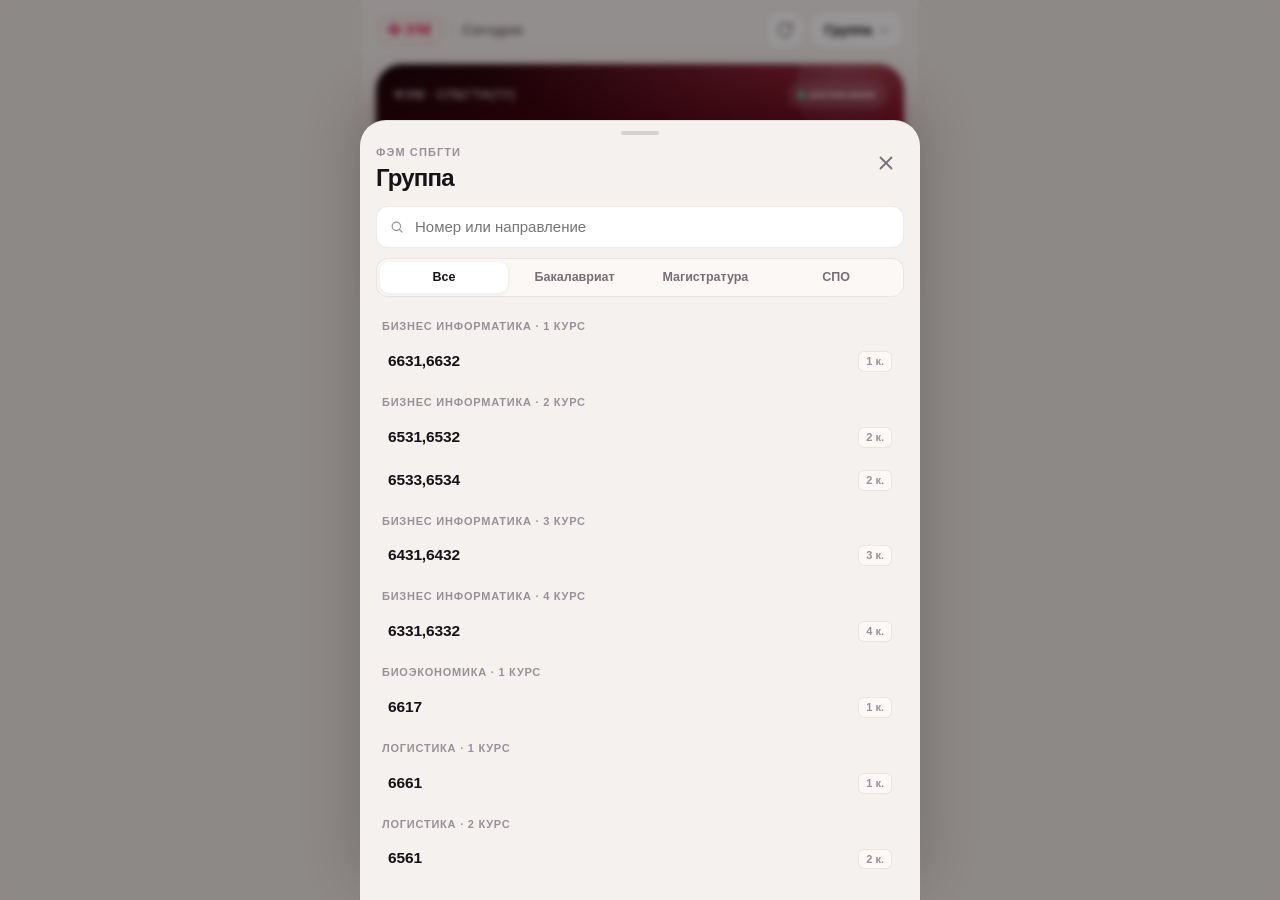
==== docs/index.html @ 1e9951f2 "app: mini app, scraper, daily refresh" ====
<!DOCTYPE html>
<html lang="ru" data-theme="auto">
<head>
<meta charset="utf-8">
<meta name="viewport" content="width=device-width, initial-scale=1, viewport-fit=cover, maximum-scale=1, user-scalable=no">
<meta name="theme-color" content="#1C0408">
<title>ФЭМ · Расписание</title>
<link rel="icon" href="assets/icon-192.png">
<link rel="apple-touch-icon" href="assets/icon-192.png">
<link rel="stylesheet" href="assets/styles.css">
<script src="https://telegram.org/js/telegram-web-app.js"></script>
</head>
<body>

<svg width="0" height="0" style="position:absolute" aria-hidden="true">
  <defs>
    <symbol id="i-today" viewBox="0 0 24 24"><path d="M12 3.2a8.8 8.8 0 1 0 0 17.6 8.8 8.8 0 0 0 0-17.6Z" fill="none" stroke="currentColor" stroke-width="1.7"/><path d="M12 7.6v4.8l3.2 2" fill="none" stroke="currentColor" stroke-width="1.7" stroke-linecap="round"/></symbol>
    <symbol id="i-week" viewBox="0 0 24 24"><rect x="3.2" y="5" width="17.6" height="15" rx="4" fill="none" stroke="currentColor" stroke-width="1.7"/><path d="M3.5 9.6h17M8 3.4v3.2M16 3.4v3.2" fill="none" stroke="currentColor" stroke-width="1.7" stroke-linecap="round"/><circle cx="8.2" cy="13.2" r="1.15" fill="currentColor"/><circle cx="12" cy="13.2" r="1.15" fill="currentColor"/><circle cx="15.8" cy="13.2" r="1.15" fill="currentColor"/><circle cx="8.2" cy="16.6" r="1.15" fill="currentColor"/><circle cx="12" cy="16.6" r="1.15" fill="currentColor"/></symbol>
    <symbol id="i-all" viewBox="0 0 24 24"><rect x="3.2" y="4.6" width="7.2" height="7.2" rx="2.4" fill="none" stroke="currentColor" stroke-width="1.7"/><rect x="13.6" y="4.6" width="7.2" height="7.2" rx="2.4" fill="none" stroke="currentColor" stroke-width="1.7"/><rect x="3.2" y="15" width="7.2" height="5.4" rx="2.2" fill="none" stroke="currentColor" stroke-width="1.7"/><rect x="13.6" y="15" width="7.2" height="5.4" rx="2.2" fill="none" stroke="currentColor" stroke-width="1.7"/></symbol>
    <symbol id="i-more" viewBox="0 0 24 24"><circle cx="5.4" cy="12" r="1.8" fill="currentColor"/><circle cx="12" cy="12" r="1.8" fill="currentColor"/><circle cx="18.6" cy="12" r="1.8" fill="currentColor"/></symbol>
    <symbol id="i-pin" viewBox="0 0 24 24"><path d="M12 21s6.2-5.4 6.2-10.2A6.2 6.2 0 0 0 5.8 10.8C5.8 15.6 12 21 12 21Z" fill="none" stroke="currentColor" stroke-width="1.7" stroke-linejoin="round"/><circle cx="12" cy="10.6" r="2.2" fill="none" stroke="currentColor" stroke-width="1.7"/></symbol>
    <symbol id="i-clock" viewBox="0 0 24 24"><circle cx="12" cy="12" r="8.4" fill="none" stroke="currentColor" stroke-width="1.7"/><path d="M12 7.4v4.9l3.1 1.9" fill="none" stroke="currentColor" stroke-width="1.7" stroke-linecap="round"/></symbol>
    <symbol id="i-person" viewBox="0 0 24 24"><circle cx="12" cy="8.4" r="3.4" fill="none" stroke="currentColor" stroke-width="1.7"/><path d="M5.2 20c.6-3.6 3.3-5.6 6.8-5.6s6.2 2 6.8 5.6" fill="none" stroke="currentColor" stroke-width="1.7" stroke-linecap="round"/></symbol>
    <symbol id="i-search" viewBox="0 0 24 24"><circle cx="11" cy="11" r="6.3" fill="none" stroke="currentColor" stroke-width="1.8"/><path d="m15.7 15.7 4 4" stroke="currentColor" stroke-width="1.8" stroke-linecap="round"/></symbol>
    <symbol id="i-check" viewBox="0 0 24 24"><path d="m5.5 12.4 4.2 4.2 8.8-9" fill="none" stroke="currentColor" stroke-width="2.1" stroke-linecap="round" stroke-linejoin="round"/></symbol>
    <symbol id="i-chevron" viewBox="0 0 24 24"><path d="m9 5.5 6.4 6.5L9 18.5" fill="none" stroke="currentColor" stroke-width="1.9" stroke-linecap="round" stroke-linejoin="round"/></symbol>
    <symbol id="i-refresh" viewBox="0 0 24 24"><path d="M19.2 12a7.2 7.2 0 1 1-2.1-5.1" fill="none" stroke="currentColor" stroke-width="1.8" stroke-linecap="round"/><path d="M19.4 4.6v4.7h-4.7" fill="none" stroke="currentColor" stroke-width="1.8" stroke-linecap="round" stroke-linejoin="round"/></symbol>
    <symbol id="i-bell" viewBox="0 0 24 24"><path d="M6.6 10.2a5.4 5.4 0 0 1 10.8 0c0 4.2 1.7 5.4 1.7 5.4H4.9s1.7-1.2 1.7-5.4Z" fill="none" stroke="currentColor" stroke-width="1.7" stroke-linejoin="round"/><path d="M10 18.6a2.1 2.1 0 0 0 4 0" fill="none" stroke="currentColor" stroke-width="1.7" stroke-linecap="round"/></symbol>
    <symbol id="i-close" viewBox="0 0 24 24"><path d="m6 6 12 12M18 6 6 18" fill="none" stroke="currentColor" stroke-width="2" stroke-linecap="round"/></symbol>
    <symbol id="i-sun" viewBox="0 0 24 24"><circle cx="12" cy="12" r="4.2" fill="none" stroke="currentColor" stroke-width="1.7"/><path d="M12 2.6v2M12 19.4v2M2.6 12h2M19.4 12h2M5.4 5.4l1.4 1.4M17.2 17.2l1.4 1.4M18.6 5.4l-1.4 1.4M6.8 17.2l-1.4 1.4" stroke="currentColor" stroke-width="1.7" stroke-linecap="round"/></symbol>
    <symbol id="i-moon" viewBox="0 0 24 24"><path d="M20 14.4A8.2 8.2 0 0 1 9.6 4 8.4 8.4 0 1 0 20 14.4Z" fill="none" stroke="currentColor" stroke-width="1.7" stroke-linejoin="round"/></symbol>
    <symbol id="i-auto" viewBox="0 0 24 24"><circle cx="12" cy="12" r="8.4" fill="none" stroke="currentColor" stroke-width="1.7"/><path d="M12 3.6v16.8a8.4 8.4 0 0 0 0-16.8Z" fill="currentColor"/></symbol>
    <symbol id="i-telegram" viewBox="0 0 24 24"><path d="M21.2 4.4 2.9 11.5c-.9.3-.9 1.5.1 1.7l4.6 1.2 1.7 5.2c.2.7 1.1.8 1.5.2l2.5-3.3 4.6 3.4c.6.4 1.4.1 1.6-.6l3-12.6c.2-.9-.7-1.6-1.3-1.3Z" fill="currentColor"/></symbol>
  </defs>
</svg>

<div class="app" id="app">

  <header class="topbar" id="topbar">
    <div class="brand">
      <span class="brand-mark">ФЭМ</span>
      <span class="brand-sep"></span>
      <span class="brand-title" id="screenTitle">Сегодня</span>
    </div>
    <div class="topbar-actions">
      <button class="icon-btn" id="refreshBtn" aria-label="Обновить">
        <svg class="ic"><use href="#i-refresh"/></svg>
      </button>
      <button class="group-chip" id="groupChip">
        <span id="groupChipText">Группа</span>
        <svg class="ic ic-sm"><use href="#i-chevron"/></svg>
      </button>
    </div>
  </header>

  <main id="main">

    <!-- ЭКРАН: СЕГОДНЯ -->
    <section class="screen" id="screen-today" data-screen="today">
      <div id="todayBody"></div>
    </section>

    <!-- ЭКРАН: НЕДЕЛЯ -->
    <section class="screen" id="screen-week" data-screen="week" hidden>
      <div class="week-nav">
        <button class="icon-btn ghost" id="weekPrev" aria-label="Предыдущая неделя"><svg class="ic" style="transform:rotate(180deg)"><use href="#i-chevron"/></svg></button>
        <div class="week-title" id="weekTitle">—</div>
        <button class="icon-btn ghost" id="weekNext" aria-label="Следующая неделя"><svg class="ic"><use href="#i-chevron"/></svg></button>
      </div>
      <div class="day-strip" id="dayStrip"></div>
      <div id="weekBody"></div>
    </section>

    <!-- ЭКРАН: ВСЁ -->
    <section class="screen" id="screen-all" data-screen="all" hidden>
      <div class="cal-head">
        <button class="icon-btn ghost" id="calPrev" aria-label="Предыдущий месяц"><svg class="ic" style="transform:rotate(180deg)"><use href="#i-chevron"/></svg></button>
        <div class="cal-title" id="calTitle">—</div>
        <button class="icon-btn ghost" id="calNext" aria-label="Следующий месяц"><svg class="ic"><use href="#i-chevron"/></svg></button>
      </div>
      <div class="calendar card" id="calendar"></div>
      <div id="calBody"></div>
    </section>

    <!-- ЭКРАН: ЕЩЁ -->
    <section class="screen" id="screen-more" data-screen="more" hidden>
      <div id="moreBody"></div>
    </section>

  </main>

  <nav class="tabbar">
    <button class="tab" data-tab="today">
      <svg class="ic"><use href="#i-today"/></svg>
      <span>Сегодня</span>
    </button>
    <button class="tab" data-tab="week">
      <svg class="ic"><use href="#i-week"/></svg>
      <span>Неделя</span>
    </button>
    <button class="tab" data-tab="all">
      <svg class="ic"><use href="#i-all"/></svg>
      <span>Всё</span>
    </button>
    <button class="tab" data-tab="more">
      <svg class="ic"><use href="#i-more"/></svg>
      <span>Ещё</span>
    </button>
  </nav>

  <!-- ШТОРКА: ВЫБОР ГРУППЫ -->
  <div class="sheet" id="picker" hidden>
    <div class="sheet-panel">
      <div class="sheet-head">
        <div>
          <div class="eyebrow">ФЭМ СПбГТИ</div>
          <h2>Группа</h2>
        </div>
        <button class="icon-btn ghost" id="pickerClose" aria-label="Закрыть"><svg class="ic"><use href="#i-close"/></svg></button>
      </div>
      <div class="search">
        <svg class="ic ic-sm"><use href="#i-search"/></svg>
        <input id="groupSearch" type="search" placeholder="Номер или направление" autocomplete="off" spellcheck="false">
      </div>
      <div class="segmented" id="programTabs"></div>
      <div class="group-list" id="groupList"></div>
    </div>
  </div>

  <div class="toast" id="toast" hidden></div>
</div>

<script src="assets/config.js"></script>
<script src="assets/app.js"></script>
</body>
</html>
---- docs/assets/styles.css ----
/* ============================================================
   ФЭМ · Расписание — Telegram Mini App
   Светлая/тёмная тема, фирменный бордовый градиент.
   ============================================================ */

:root {
  --accent: #E4002B;
  --accent-2: #FF6B7F;
  --hero-a: #1C0408;
  --hero-b: #B3001F;

  --bg: #F4F1EE;
  --bg-2: #EDE8E3;
  --card: #FFFFFF;
  --card-2: #FBF8F5;
  --text: #171217;
  --muted: #786E78;
  --muted-2: #9A9099;
  --hair: rgba(23, 18, 23, .08);
  --hair-strong: rgba(23, 18, 23, .14);
  --shadow: 0 10px 30px rgba(52, 28, 20, .07), 0 1px 2px rgba(52, 28, 20, .05);

  --green: #1F9D6B;
  --blue: #2F63E8;
  --violet: #7457F5;
  --gold: #C08A2A;

  --r-xl: 26px;
  --r-lg: 22px;
  --r-md: 16px;
  --r-sm: 12px;

  --safe-top: env(safe-area-inset-top, 0px);
  --safe-bot: env(safe-area-inset-bottom, 0px);
  --tab-h: 62px;

  --font: -apple-system, BlinkMacSystemFont, "SF Pro Text", "Segoe UI", Roboto, "Helvetica Neue", Arial, sans-serif;
}

[data-theme="dark"] {
  --bg: #0A090C;
  --bg-2: #121017;
  --card: #17141C;
  --card-2: #1D1922;
  --text: #F6F1F2;
  --muted: #A79DA6;
  --muted-2: #7C737D;
  --hair: rgba(255, 255, 255, .08);
  --hair-strong: rgba(255, 255, 255, .14);
  --shadow: 0 12px 34px rgba(0, 0, 0, .45), 0 1px 2px rgba(0, 0, 0, .3);
  --green: #41C98D;
  --blue: #6C93FF;
  --violet: #A18CFF;
  --gold: #E7B45C;
}

@media (prefers-color-scheme: dark) {
  [data-theme="auto"] {
    --bg: #0A090C;
    --bg-2: #121017;
    --card: #17141C;
    --card-2: #1D1922;
    --text: #F6F1F2;
    --muted: #A79DA6;
    --muted-2: #7C737D;
    --hair: rgba(255, 255, 255, .08);
    --hair-strong: rgba(255, 255, 255, .14);
    --shadow: 0 12px 34px rgba(0, 0, 0, .45), 0 1px 2px rgba(0, 0, 0, .3);
    --green: #41C98D;
    --blue: #6C93FF;
    --violet: #A18CFF;
    --gold: #E7B45C;
  }
}

* { box-sizing: border-box; -webkit-tap-highlight-color: transparent; }

html, body {
  margin: 0;
  padding: 0;
  height: 100%;
  background: var(--bg);
}

body {
  font-family: var(--font);
  color: var(--text);
  font-size: 16px;
  line-height: 1.35;
  -webkit-font-smoothing: antialiased;
  overscroll-behavior-y: none;
  user-select: none;
}

button { font: inherit; color: inherit; background: none; border: 0; padding: 0; cursor: pointer; }
input { font: inherit; color: inherit; }

.ic { width: 22px; height: 22px; display: block; flex: none; }
.ic-sm { width: 16px; height: 16px; }

.app {
  max-width: 560px;
  margin: 0 auto;
  min-height: 100%;
  position: relative;
  background: var(--bg);
  overflow-x: clip;
}

/* ---------- Верхняя панель ---------- */

.topbar {
  position: sticky;
  top: 0;
  z-index: 30;
  display: flex;
  align-items: center;
  justify-content: space-between;
  gap: 10px;
  padding: calc(var(--safe-top) + 12px) 18px 10px;
  background: color-mix(in srgb, var(--bg) 86%, transparent);
  backdrop-filter: saturate(180%) blur(18px);
  -webkit-backdrop-filter: saturate(180%) blur(18px);
  transition: background .25s ease;
}

.topbar.over-hero {
  background: transparent;
  color: #fff;
  backdrop-filter: none;
  -webkit-backdrop-filter: none;
}

.brand { display: flex; align-items: center; gap: 10px; min-width: 0; }

.brand-mark {
  font-family: "New York", "Iowan Old Style", "Palatino", Georgia, serif;
  font-weight: 700;
  font-size: 17px;
  letter-spacing: .06em;
  color: var(--accent);
  padding: 3px 8px 4px;
  border: 1px solid color-mix(in srgb, var(--accent) 34%, transparent);
  border-radius: 9px;
  line-height: 1;
}

.topbar.over-hero .brand-mark {
  color: #FFE3E7;
  border-color: rgba(255, 227, 231, .34);
}

.brand-sep { width: 1px; height: 16px; background: var(--hair-strong); }
.topbar.over-hero .brand-sep { background: rgba(255, 255, 255, .22); }

.brand-title {
  font-size: 15px;
  font-weight: 600;
  letter-spacing: -.01em;
  color: var(--muted);
  white-space: nowrap;
  overflow: hidden;
  text-overflow: ellipsis;
}
.topbar.over-hero .brand-title { color: rgba(255, 241, 243, .72); }

.topbar-actions { display: flex; align-items: center; gap: 8px; }

.icon-btn {
  width: 36px; height: 36px;
  display: grid; place-items: center;
  border-radius: 12px;
  background: var(--card);
  border: 1px solid var(--hair);
  color: var(--muted);
  transition: transform .12s ease, background .2s ease;
}
.icon-btn:active { transform: scale(.92); }
.icon-btn.ghost { background: transparent; border-color: transparent; }

.topbar.over-hero .icon-btn {
  background: rgba(255, 255, 255, .12);
  border-color: rgba(255, 255, 255, .16);
  color: #fff;
}

.group-chip {
  display: inline-flex;
  align-items: center;
  gap: 4px;
  height: 36px;
  padding: 0 9px 0 13px;
  border-radius: 12px;
  background: var(--card);
  border: 1px solid var(--hair);
  font-weight: 650;
  font-size: 14px;
  letter-spacing: -.01em;
  transition: transform .12s ease;
}
.group-chip:active { transform: scale(.95); }
.group-chip .ic { color: var(--muted-2); transform: rotate(90deg); }

.topbar.over-hero .group-chip {
  background: rgba(255, 255, 255, .12);
  border-color: rgba(255, 255, 255, .18);
  color: #fff;
}
.topbar.over-hero .group-chip .ic { color: rgba(255, 255, 255, .6); }

/* ---------- Контент ---------- */

main {
  padding: 4px 16px calc(var(--tab-h) + var(--safe-bot) + 28px);
}

.screen { animation: screen-in .26s cubic-bezier(.2,.7,.3,1); }
@keyframes screen-in { from { opacity: 0; transform: translateY(6px); } to { opacity: 1; transform: none; } }

.card {
  background: var(--card);
  border-radius: var(--r-lg);
  border: 1px solid var(--hair);
  box-shadow: var(--shadow);
}

.eyebrow {
  font-size: 11px;
  font-weight: 700;
  letter-spacing: .1em;
  text-transform: uppercase;
  color: var(--muted-2);
}

.section-title {
  display: flex;
  align-items: baseline;
  justify-content: space-between;
  margin: 22px 4px 10px;
}
.section-title h2 {
  margin: 0;
  font-size: 19px;
  font-weight: 750;
  letter-spacing: -.025em;
}
.section-title span { font-size: 13px; color: var(--muted-2); font-variant-numeric: tabular-nums; }

/* ---------- HERO ---------- */

.hero {
  position: relative;
  border-radius: var(--r-xl);
  padding: 18px 18px 16px;
  color: #fff;
  overflow: hidden;
  background:
    radial-gradient(120% 90% at 85% -10%, rgba(255, 107, 127, .38) 0%, rgba(255, 107, 127, 0) 55%),
    radial-gradient(80% 70% at 8% 108%, rgba(255, 138, 110, .18) 0%, rgba(255, 138, 110, 0) 60%),
    linear-gradient(158deg, var(--hero-a) 4%, var(--hero-b) 96%);
  box-shadow: 0 18px 40px -18px color-mix(in srgb, var(--hero-b) 60%, transparent), 0 2px 6px rgba(0,0,0,.14);
  margin-top: 2px;
  isolation: isolate;
}

.hero::after {
  content: "";
  position: absolute;
  inset: 0;
  border-radius: inherit;
  border: 1px solid rgba(255, 255, 255, .1);
  pointer-events: none;
}

.bubble {
  position: absolute;
  border-radius: 50%;
  pointer-events: none;
  z-index: 0;
  animation: drift 14s ease-in-out infinite alternate;
}
.bubble.b1 {
  width: 150px; height: 150px; right: -44px; top: -56px;
  background: radial-gradient(circle at 34% 30%, rgba(255,255,255,.22), rgba(255,255,255,.02) 62%);
  border: 1px solid rgba(255,255,255,.16);
  filter: blur(.2px);
}
.bubble.b2 {
  width: 96px; height: 96px; right: 34px; bottom: -50px;
  background: radial-gradient(circle at 34% 30%, rgba(255,255,255,.13), rgba(255,255,255,0) 66%);
  border: 1px solid rgba(255,255,255,.12);
  animation-delay: -5s;
}
@keyframes drift {
  from { transform: translate3d(0, -5px, 0) scale(1); }
  to   { transform: translate3d(-7px, 7px, 0) scale(1.045); }
}

.hero-top {
  position: relative;
  display: flex;
  align-items: center;
  justify-content: space-between;
  gap: 8px;
  margin-bottom: 14px;
}
.hero-date {
  font-size: 12px;
  font-weight: 650;
  letter-spacing: .06em;
  text-transform: uppercase;
  color: rgba(255, 236, 239, .78);
}
.hero-state {
  display: inline-flex;
  align-items: center;
  gap: 5px;
  font-size: 11.5px;
  font-weight: 650;
  padding: 4px 9px;
  border-radius: 999px;
  background: rgba(255, 255, 255, .13);
  border: 1px solid rgba(255, 255, 255, .15);
  color: #fff;
  white-space: nowrap;
}
.hero-state .dot {
  width: 6px; height: 6px; border-radius: 50%;
  background: #6CF0B4;
  box-shadow: 0 0 0 3px rgba(108, 240, 180, .22);
}
.hero-state.is-next .dot { background: #FFD9A0; box-shadow: 0 0 0 3px rgba(255, 217, 160, .2); }
.hero-state.is-free .dot { background: rgba(255,255,255,.6); box-shadow: none; }

.hero-subject {
  position: relative;
  margin: 0 0 12px;
  font-size: 25px;
  line-height: 1.14;
  font-weight: 750;
  letter-spacing: -.035em;
  text-wrap: balance;
}
.hero-subject.small { font-size: 20px; }

.hero-meta {
  position: relative;
  display: flex;
  flex-wrap: wrap;
  gap: 6px 14px;
  font-size: 13.5px;
  color: rgba(255, 244, 246, .82);
  font-variant-numeric: tabular-nums;
}
.hero-meta b { color: #fff; font-weight: 650; }
.hero-meta .m { display: inline-flex; align-items: center; gap: 5px; }
.hero-meta .ic { width: 15px; height: 15px; opacity: .72; }

.hero-progress {
  position: relative;
  height: 5px;
  margin: 15px 0 8px;
  border-radius: 999px;
  background: rgba(255, 255, 255, .16);
  overflow: hidden;
}
.hero-progress i {
  display: block;
  height: 100%;
  border-radius: inherit;
  background: linear-gradient(90deg, #FFD08A, #FFF3E2);
  transition: width .6s cubic-bezier(.2,.7,.3,1);
}

.hero-foot {
  position: relative;
  display: flex;
  justify-content: space-between;
  align-items: center;
  font-size: 12px;
  color: rgba(255, 244, 246, .68);
  font-variant-numeric: tabular-nums;
}

.hero-empty {
  position: relative;
  padding: 6px 0 4px;
}
.hero-empty h1 {
  margin: 0 0 6px;
  font-size: 25px;
  letter-spacing: -.035em;
}
.hero-empty p {
  margin: 0;
  font-size: 14px;
  color: rgba(255, 244, 246, .74);
  max-width: 34ch;
}

/* ---------- Таймлайн «Сегодня» ---------- */

.day-list { margin-top: 4px; }

.lesson {
  position: relative;
  display: grid;
  grid-template-columns: 54px 1fr;
  gap: 12px;
  padding: 0;
}

.rail { position: relative; padding-top: 16px; }
.rail time {
  display: block;
  font-size: 13px;
  font-weight: 700;
  letter-spacing: -.01em;
  font-variant-numeric: tabular-nums;
  color: var(--text);
}
.rail em {
  display: block;
  font-style: normal;
  font-size: 11.5px;
  color: var(--muted-2);
  font-variant-numeric: tabular-nums;
  margin-top: 1px;
}
.rail::after {
  content: "";
  position: absolute;
  left: 50%;
  top: 46px;
  bottom: -14px;
  width: 2px;
  border-radius: 2px;
  background: var(--hair);
  transform: translateX(-50%);
}
.lesson:last-child .rail::after { display: none; }

.lesson-body {
  position: relative;
  margin-bottom: 10px;
  padding: 14px 14px 13px;
  border-radius: var(--r-md);
  background: var(--card);
  border: 1px solid var(--hair);
  box-shadow: 0 4px 16px rgba(52, 28, 20, .04);
  transition: transform .14s ease, opacity .2s ease;
}
[data-theme="dark"] .lesson-body { box-shadow: none; }
.lesson-body:active { transform: scale(.985); }

.lesson.now .lesson-body {
  border-color: color-mix(in srgb, var(--accent) 40%, transparent);
  box-shadow: 0 8px 26px -12px color-mix(in srgb, var(--accent) 46%, transparent);
}
.lesson.past .lesson-body { opacity: .52; }

.lesson-subject {
  font-size: 16.5px;
  font-weight: 700;
  letter-spacing: -.02em;
  line-height: 1.25;
  margin: 0 26px 7px 0;
}
.lesson-meta {
  display: flex;
  flex-wrap: wrap;
  align-items: center;
  gap: 6px 10px;
  font-size: 12.5px;
  color: var(--muted);
}
.lesson-meta .m { display: inline-flex; align-items: center; gap: 4px; }
.lesson-meta .ic { width: 14px; height: 14px; opacity: .65; }

.badge {
  display: inline-flex;
  align-items: center;
  height: 20px;
  padding: 0 7px;
  border-radius: 7px;
  font-size: 10.5px;
  font-weight: 750;
  letter-spacing: .045em;
  text-transform: uppercase;
  background: color-mix(in srgb, var(--tint, var(--accent)) 12%, transparent);
  color: var(--tint, var(--accent));
}
.badge.lec { --tint: var(--blue); }
.badge.prac { --tint: var(--green); }
.badge.lab { --tint: var(--violet); }
.badge.exam { --tint: var(--gold); }
.badge.other { --tint: var(--muted); }

.lesson-flag {
  position: absolute;
  top: 13px;
  right: 12px;
  font-size: 10px;
  font-weight: 750;
  letter-spacing: .06em;
  text-transform: uppercase;
  color: var(--accent);
}

/* пустые состояния */
.empty {
  margin: 18px 0;
  padding: 30px 22px;
  text-align: center;
  border-radius: var(--r-lg);
  border: 1px dashed var(--hair-strong);
  color: var(--muted);
  background: color-mix(in srgb, var(--card) 55%, transparent);
}
.empty .big { font-size: 34px; line-height: 1; margin-bottom: 10px; }
.empty h3 { margin: 0 0 6px; font-size: 17px; color: var(--text); letter-spacing: -.02em; }
.empty p { margin: 0 auto; font-size: 13.5px; line-height: 1.45; max-width: 30ch; }
.empty button {
  margin-top: 14px;
  padding: 10px 16px;
  border-radius: 12px;
  background: var(--accent);
  color: #fff;
  font-weight: 650;
  font-size: 14px;
}

/* ---------- Неделя ---------- */

.week-nav {
  display: flex;
  align-items: center;
  justify-content: space-between;
  gap: 8px;
  margin: 2px 0 10px;
}
.week-title {
  font-size: 15px;
  font-weight: 700;
  letter-spacing: -.015em;
  font-variant-numeric: tabular-nums;
}

.day-strip {
  display: grid;
  grid-template-columns: repeat(7, 1fr);
  gap: 4px;
  padding: 6px;
  border-radius: 18px;
  background: var(--card);
  border: 1px solid var(--hair);
  margin-bottom: 16px;
}
.day-pill {
  display: flex;
  flex-direction: column;
  align-items: center;
  gap: 2px;
  padding: 7px 0 6px;
  border-radius: 12px;
  transition: background .18s ease, color .18s ease;
}
.day-pill .wd { font-size: 10px; font-weight: 700; letter-spacing: .04em; color: var(--muted-2); text-transform: uppercase; }
.day-pill .dn { font-size: 16px; font-weight: 700; letter-spacing: -.02em; font-variant-numeric: tabular-nums; }
.day-pill .dot { width: 4px; height: 4px; border-radius: 50%; background: var(--accent); opacity: .0; }
.day-pill.has .dot { opacity: .55; }
.day-pill.today { background: color-mix(in srgb, var(--accent) 10%, transparent); }
.day-pill.today .dn { color: var(--accent); }
.day-pill.today .dot { opacity: 1; }
.day-pill.sel { background: var(--accent); color: #fff; }
.day-pill.sel .wd, .day-pill.sel .dn { color: #fff; }
.day-pill.sel .dot { background: #fff; opacity: 1; }
.day-pill.off .dn { color: var(--muted-2); }

.week-day { margin-bottom: 14px; }
.week-day-head {
  display: flex;
  align-items: baseline;
  justify-content: space-between;
  padding: 0 4px 8px;
}
.week-day-head h3 {
  margin: 0;
  font-size: 15px;
  font-weight: 700;
  letter-spacing: -.02em;
}
.week-day-head h3 .num { color: var(--muted-2); font-weight: 600; }
.week-day-head .cnt { font-size: 12px; color: var(--muted-2); font-variant-numeric: tabular-nums; }
.week-day.today .week-day-head h3 { color: var(--accent); }

.compact {
  border-radius: var(--r-md);
  background: var(--card);
  border: 1px solid var(--hair);
  overflow: hidden;
}
.crow {
  display: grid;
  grid-template-columns: 48px 1fr auto;
  gap: 10px;
  align-items: center;
  padding: 11px 13px;
  border-bottom: 1px solid var(--hair);
}
.crow:last-child { border-bottom: 0; }
.crow .ct {
  font-size: 12px;
  font-weight: 700;
  font-variant-numeric: tabular-nums;
  color: var(--muted);
}
.crow .cs {
  font-size: 14.5px;
  font-weight: 600;
  letter-spacing: -.015em;
  line-height: 1.25;
}
.crow .cd {
  font-size: 11.5px;
  color: var(--muted-2);
  margin-top: 2px;
  font-variant-numeric: tabular-nums;
}
.crow .badge { align-self: start; margin-top: 1px; }

.day-free {
  padding: 15px 14px;
  border-radius: var(--r-md);
  background: color-mix(in srgb, var(--card) 60%, transparent);
  border: 1px dashed var(--hair-strong);
  color: var(--muted-2);
  font-size: 13.5px;
  text-align: center;
}

/* ---------- Календарь ---------- */

.cal-head {
  display: flex;
  align-items: center;
  justify-content: space-between;
  margin: 2px 0 10px;
}
.cal-title { font-size: 17px; font-weight: 750; letter-spacing: -.02em; text-transform: capitalize; }

.calendar { padding: 12px 10px 14px; margin-bottom: 16px; }
.cal-wd {
  display: grid;
  grid-template-columns: repeat(7, 1fr);
  margin-bottom: 2px;
}
.cal-wd span {
  text-align: center;
  font-size: 10.5px;
  font-weight: 700;
  letter-spacing: .06em;
  color: var(--muted-2);
  text-transform: uppercase;
  padding-bottom: 6px;
}
.cal-grid { display: grid; grid-template-columns: repeat(7, 1fr); gap: 2px; }
.cal-cell {
  position: relative;
  aspect-ratio: 1 / 1.06;
  display: flex;
  flex-direction: column;
  align-items: center;
  justify-content: center;
  gap: 3px;
  border-radius: 12px;
  transition: background .15s ease;
}
.cal-cell .n { font-size: 14.5px; font-weight: 600; font-variant-numeric: tabular-nums; }
.cal-cell .d { width: 4px; height: 4px; border-radius: 50%; background: var(--accent); opacity: 0; }
.cal-cell.has .d { opacity: .7; }
.cal-cell.has { background: color-mix(in srgb, var(--accent) 6%, transparent); }
.cal-cell.today .n { color: var(--accent); font-weight: 800; }
.cal-cell.today::after {
  content: "";
  position: absolute;
  inset: 3px;
  border-radius: 10px;
  border: 1.4px solid color-mix(in srgb, var(--accent) 52%, transparent);
}
.cal-cell.sel { background: var(--accent); }
.cal-cell.sel .n { color: #fff; font-weight: 800; }
.cal-cell.sel .d { background: #fff; opacity: 1; }
.cal-cell.blank { visibility: hidden; }

.cal-dayhead {
  display: flex;
  align-items: baseline;
  justify-content: space-between;
  margin: 0 4px 9px;
}
.cal-dayhead h3 { margin: 0; font-size: 16px; font-weight: 700; letter-spacing: -.02em; text-transform: capitalize; }
.cal-dayhead span { font-size: 12.5px; color: var(--muted-2); }

/* ---------- Ещё / настройки ---------- */

.profile {
  position: relative;
  overflow: hidden;
  border-radius: var(--r-xl);
  padding: 18px;
  color: #fff;
  background:
    radial-gradient(110% 120% at 90% -20%, rgba(255,107,127,.34), rgba(255,107,127,0) 60%),
    linear-gradient(150deg, var(--hero-a), var(--hero-b));
  box-shadow: 0 14px 34px -18px color-mix(in srgb, var(--hero-b) 70%, transparent);
}
.profile .eyebrow { color: rgba(255, 240, 243, .62); }
.profile h2 {
  margin: 4px 0 3px;
  font-size: 28px;
  font-weight: 800;
  letter-spacing: -.04em;
  font-variant-numeric: tabular-nums;
}
.profile p { margin: 0; font-size: 13.5px; color: rgba(255, 244, 246, .78); }
.profile .pstat {
  display: flex;
  gap: 18px;
  margin-top: 14px;
  padding-top: 13px;
  border-top: 1px solid rgba(255, 255, 255, .14);
}
.profile .pstat div { font-size: 12px; color: rgba(255, 244, 246, .6); }
.profile .pstat b { display: block; font-size: 17px; color: #fff; letter-spacing: -.02em; margin-bottom: 1px; }

.settings { margin-top: 16px; }
.set-group { margin-bottom: 18px; }
.set-group > h4 {
  margin: 0 6px 7px;
  font-size: 12px;
  font-weight: 700;
  letter-spacing: .06em;
  text-transform: uppercase;
  color: var(--muted-2);
}
.set-card {
  border-radius: var(--r-md);
  background: var(--card);
  border: 1px solid var(--hair);
  overflow: hidden;
}
.set-row {
  display: flex;
  align-items: center;
  gap: 12px;
  width: 100%;
  padding: 13px 14px;
  border-bottom: 1px solid var(--hair);
  text-align: left;
}
.set-row:last-child { border-bottom: 0; }
.set-row .si {
  width: 30px; height: 30px;
  border-radius: 9px;
  display: grid; place-items: center;
  background: color-mix(in srgb, var(--accent) 10%, transparent);
  color: var(--accent);
  flex: none;
}
.set-row .si .ic { width: 17px; height: 17px; }
.set-row .st { flex: 1; min-width: 0; }
.set-row .st b { display: block; font-size: 14.5px; font-weight: 600; letter-spacing: -.01em; }
.set-row .st small { display: block; font-size: 12px; color: var(--muted-2); margin-top: 1px; }
.set-row .sv { font-size: 13px; color: var(--muted-2); font-variant-numeric: tabular-nums; }
.set-row .ic-chev { color: var(--muted-2); width: 16px; height: 16px; }

.segmented {
  display: grid;
  grid-auto-flow: column;
  grid-auto-columns: 1fr;
  gap: 3px;
  padding: 3px;
  border-radius: 12px;
  background: var(--card-2);
  border: 1px solid var(--hair);
}
.segmented button {
  padding: 7px 4px;
  border-radius: 9px;
  font-size: 12.5px;
  font-weight: 650;
  color: var(--muted);
  transition: background .18s ease, color .18s ease;
}
.segmented button.on { background: var(--card); color: var(--text); box-shadow: 0 1px 4px rgba(0,0,0,.08); }

.palettes { display: flex; flex-wrap: wrap; gap: 10px; padding: 13px 14px; }
.pal {
  width: 30px; height: 30px;
  border-radius: 50%;
  position: relative;
  border: 2px solid transparent;
  background-clip: padding-box;
}
.pal::after {
  content: "";
  position: absolute;
  inset: -4px;
  border-radius: 50%;
  border: 1.6px solid transparent;
}
.pal.on::after { border-color: var(--text); opacity: .55; }
.pal svg { position: absolute; inset: 0; margin: auto; width: 15px; height: 15px; color: #fff; }

/* ---------- Нижняя навигация ---------- */

.tabbar {
  position: fixed;
  left: 50%;
  bottom: 0;
  transform: translateX(-50%);
  width: min(560px, 100%);
  z-index: 40;
  display: grid;
  grid-template-columns: repeat(4, 1fr);
  padding: 7px 12px calc(var(--safe-bot) + 7px);
  background: color-mix(in srgb, var(--bg) 82%, transparent);
  backdrop-filter: saturate(180%) blur(20px);
  -webkit-backdrop-filter: saturate(180%) blur(20px);
  border-top: 1px solid var(--hair);
}
.tab {
  display: flex;
  flex-direction: column;
  align-items: center;
  gap: 3px;
  padding: 5px 0;
  color: var(--muted-2);
  font-size: 10.5px;
  font-weight: 650;
  letter-spacing: .01em;
  transition: color .18s ease;
  position: relative;
}
.tab .ic { width: 23px; height: 23px; }
.tab.on { color: var(--accent); }
.tab.on::before {
  content: "";
  position: absolute;
  top: -7px;
  width: 26px;
  height: 2.5px;
  border-radius: 2px;
  background: var(--accent);
  opacity: .9;
}

/* ---------- Шторка выбора группы ---------- */

.sheet {
  position: fixed;
  inset: 0;
  z-index: 60;
  display: flex;
  align-items: flex-end;
  justify-content: center;
  background: rgba(10, 6, 8, .42);
  backdrop-filter: blur(3px);
  animation: fade .2s ease;
}
@keyframes fade { from { opacity: 0; } to { opacity: 1; } }
.sheet[hidden] { display: none; }

.sheet-panel {
  width: min(560px, 100%);
  height: min(88vh, 780px);
  background: var(--bg);
  border-radius: 26px 26px 0 0;
  border-top: 1px solid var(--hair);
  padding: 10px 16px calc(var(--safe-bot) + 10px);
  display: flex;
  flex-direction: column;
  animation: sheet-up .3s cubic-bezier(.2,.75,.25,1);
  box-shadow: 0 -20px 60px rgba(0,0,0,.2);
}
@keyframes sheet-up { from { transform: translateY(40px); opacity: .6; } to { transform: none; opacity: 1; } }

.sheet-panel::before {
  content: "";
  width: 38px; height: 4px;
  border-radius: 3px;
  background: var(--hair-strong);
  margin: 0 auto 10px;
}
.sheet-head { display: flex; align-items: flex-start; justify-content: space-between; margin-bottom: 12px; }
.sheet-head h2 { margin: 2px 0 0; font-size: 24px; font-weight: 800; letter-spacing: -.035em; }

.search {
  display: flex;
  align-items: center;
  gap: 8px;
  padding: 0 12px;
  height: 42px;
  border-radius: 12px;
  background: var(--card);
  border: 1px solid var(--hair);
  color: var(--muted-2);
  margin-bottom: 10px;
}
.search input {
  flex: 1;
  min-width: 0;
  border: 0;
  outline: 0;
  background: none;
  font-size: 15px;
  color: var(--text);
}

#programTabs { margin-bottom: 10px; }

.group-list {
  flex: 1;
  overflow-y: auto;
  -webkit-overflow-scrolling: touch;
  padding-bottom: 8px;
  overscroll-behavior: contain;
}
.g-spec {
  position: sticky;
  top: 0;
  z-index: 2;
  padding: 12px 6px 6px;
  font-size: 11px;
  font-weight: 750;
  letter-spacing: .07em;
  text-transform: uppercase;
  color: var(--muted-2);
  background: color-mix(in srgb, var(--bg) 88%, transparent);
  backdrop-filter: blur(8px);
}
.g-row {
  display: flex;
  align-items: center;
  gap: 10px;
  width: 100%;
  padding: 11px 12px;
  border-radius: 12px;
  text-align: left;
  transition: background .15s ease;
}
.g-row:active { background: var(--card-2); }
.g-row .gn { font-size: 15.5px; font-weight: 650; letter-spacing: -.01em; font-variant-numeric: tabular-nums; flex: 1; }
.g-row .gc {
  font-size: 11px;
  font-weight: 650;
  color: var(--muted-2);
  padding: 2px 7px;
  border-radius: 6px;
  background: var(--card-2);
  border: 1px solid var(--hair);
}
.g-row .gs { width: 20px; height: 20px; color: var(--accent); }
.g-row.on { background: color-mix(in srgb, var(--accent) 8%, transparent); }
.g-row.on .gn { color: var(--accent); }

/* ---------- Тост ---------- */

.toast {
  position: fixed;
  left: 50%;
  bottom: calc(var(--tab-h) + var(--safe-bot) + 18px);
  transform: translateX(-50%);
  z-index: 80;
  max-width: calc(100vw - 40px);
  padding: 10px 16px;
  border-radius: 12px;
  background: rgba(20, 14, 18, .92);
  color: #fff;
  font-size: 13.5px;
  font-weight: 550;
  box-shadow: 0 10px 30px rgba(0,0,0,.28);
  animation: toast-in .22s ease;
}
@keyframes toast-in { from { opacity: 0; transform: translate(-50%, 8px); } to { opacity: 1; transform: translate(-50%, 0); } }
.toast[hidden] { display: none; }

/* появление карточек */
.lesson-body, .crow, .week-day, .cal-dayhead { animation: rise .3s cubic-bezier(.2,.7,.3,1) both; }
@keyframes rise { from { opacity: 0; transform: translateY(5px); } to { opacity: 1; transform: none; } }

.skeleton {
  height: 96px;
  border-radius: var(--r-md);
  background: linear-gradient(100deg, var(--card) 30%, var(--card-2) 50%, var(--card) 70%);
  background-size: 220% 100%;
  animation: shine 1.3s linear infinite;
  margin-bottom: 10px;
}
@keyframes shine { from { background-position: 130% 0; } to { background-position: -90% 0; } }

@media (prefers-reduced-motion: reduce) {
  *, *::before, *::after { animation-duration: .01ms !important; transition-duration: .01ms !important; }
}

@media (min-width: 620px) {
  body { background: var(--bg-2); }
  .app { box-shadow: 0 0 0 1px var(--hair); min-height: 100vh; }
}

/* ---------- онбординг ---------- */

.hero-cta {
  position: relative;
  margin-top: 18px;
  width: 100%;
  padding: 13px 18px;
  border-radius: 14px;
  background: #fff;
  color: #9B001E;
  font-size: 15.5px;
  font-weight: 750;
  letter-spacing: -.015em;
  box-shadow: 0 8px 22px -10px rgba(0, 0, 0, .5);
  transition: transform .12s ease;
}
.hero-cta:active { transform: scale(.98); }

.onboard-list { display: grid; gap: 2px; }
.onboard-item {
  display: flex;
  gap: 12px;
  padding: 14px 4px;
  border-bottom: 1px solid var(--hair);
}
.onboard-item:last-child { border-bottom: 0; }
.onboard-item b {
  width: 26px; height: 26px;
  border-radius: 9px;
  display: grid; place-items: center;
  background: color-mix(in srgb, var(--accent) 10%, transparent);
  color: var(--accent);
  font-size: 13px;
  flex: none;
  margin-top: 1px;
}
.onboard-item strong { display: block; font-size: 14.5px; letter-spacing: -.01em; }
.onboard-item span { display: block; font-size: 12.5px; color: var(--muted-2); margin-top: 3px; line-height: 1.4; }

/* ---------- узкие экраны ---------- */

#groupChipText {
  max-width: 118px;
  overflow: hidden;
  text-overflow: ellipsis;
  white-space: nowrap;
}

@media (max-width: 374px) {
  .brand-title { display: none; }
  .brand-sep { display: none; }
  .hero { padding: 16px 15px 14px; }
  .hero-date { font-size: 10.5px; letter-spacing: .045em; }
  .hero-state { font-size: 10.5px; padding: 3px 7px; }
  .hero-subject { font-size: 22px; }
  .hero-subject.small { font-size: 18px; }
  .hero-meta { font-size: 12.5px; gap: 5px 11px; }
  .section-title h2 { font-size: 17px; }
  .lesson { grid-template-columns: 46px 1fr; gap: 9px; }
  .lesson-subject { font-size: 15.5px; }
  .tab { font-size: 10px; }
  .week-title { font-size: 14px; }
  .day-pill .dn { font-size: 14.5px; }
  .cal-cell .n { font-size: 13px; }
}
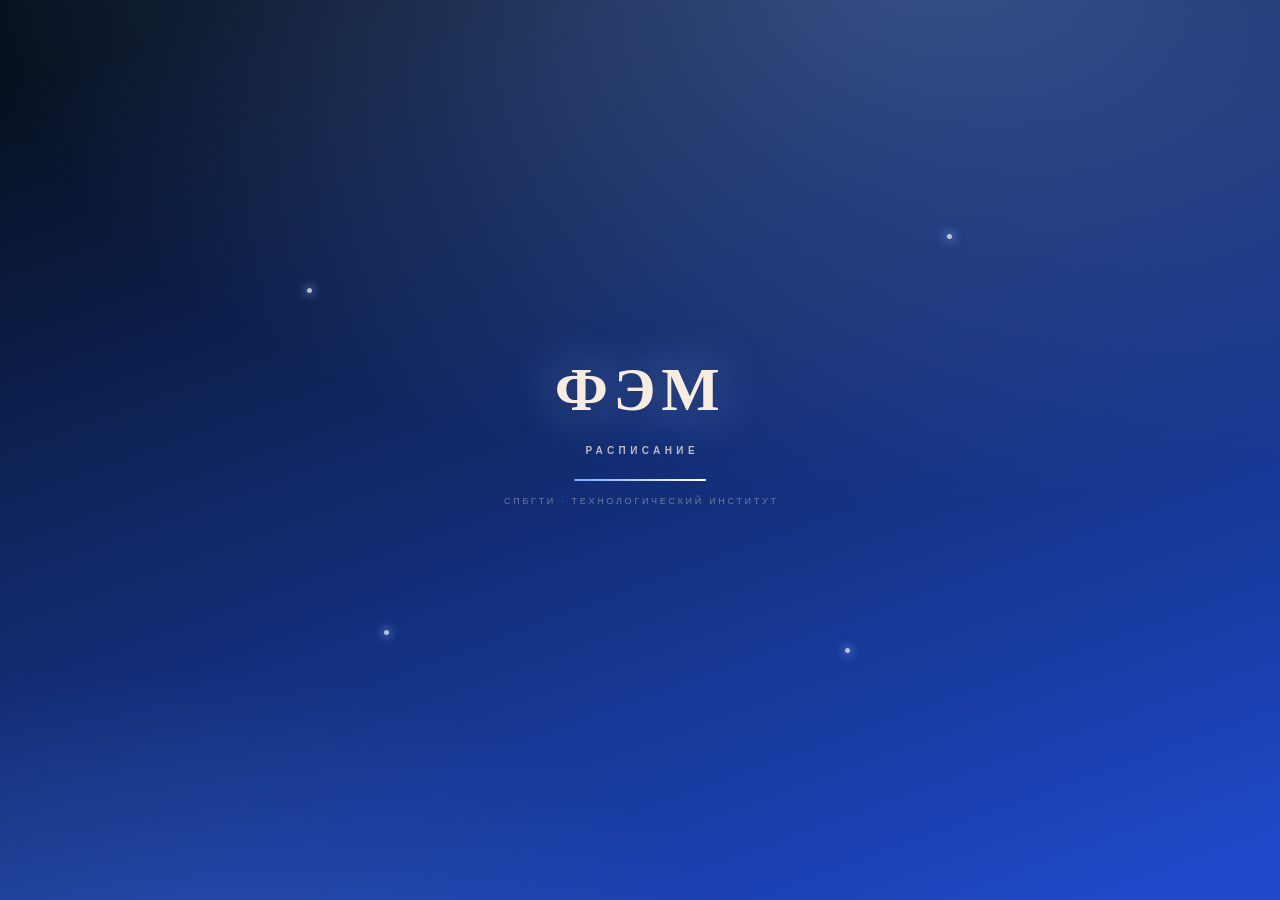
==== commit 265277c0: "ui: синяя тема по умолчанию, неделя по дням, заставка" ====
--- a/docs/index.html
+++ b/docs/index.html
@@ -3,7 +3,7 @@
 <head>
 <meta charset="utf-8">
 <meta name="viewport" content="width=device-width, initial-scale=1, viewport-fit=cover, maximum-scale=1, user-scalable=no">
-<meta name="theme-color" content="#1C0408">
+<meta name="theme-color" content="#06101F">
 <title>ФЭМ · Расписание</title>
 <link rel="icon" href="assets/icon-192.png">
 <link rel="apple-touch-icon" href="assets/icon-192.png">
@@ -11,6 +11,21 @@
 <script src="https://telegram.org/js/telegram-web-app.js"></script>
 </head>
 <body>
+
+<div class="splash" id="splash" aria-hidden="true">
+  <div class="splash-ring"></div>
+  <div class="splash-ring r2"></div>
+  <div class="splash-dot" style="left:24%;top:32%;animation-delay:-.4s"></div>
+  <div class="splash-dot" style="left:74%;top:26%;animation-delay:-1.1s"></div>
+  <div class="splash-dot" style="left:66%;top:72%;animation-delay:-1.8s"></div>
+  <div class="splash-dot" style="left:30%;top:70%;animation-delay:-2.3s"></div>
+  <div class="splash-inner">
+    <div class="splash-mark">ФЭМ</div>
+    <div class="splash-word">Расписание</div>
+    <div class="splash-line"><i></i></div>
+    <div class="splash-sub">СПбГТИ · Технологический институт</div>
+  </div>
+</div>
 
 <svg width="0" height="0" style="position:absolute" aria-hidden="true">
   <defs>
--- a/docs/assets/styles.css
+++ b/docs/assets/styles.css
@@ -4,10 +4,10 @@
    ============================================================ */
 
 :root {
-  --accent: #E4002B;
-  --accent-2: #FF6B7F;
-  --hero-a: #1C0408;
-  --hero-b: #B3001F;
+  --accent: #2F63E8;
+  --accent-2: #7FA8FF;
+  --hero-a: #06101F;
+  --hero-b: #1E49C8;
 
   --bg: #F4F1EE;
   --bg-2: #EDE8E3;
@@ -255,8 +255,8 @@
   color: #fff;
   overflow: hidden;
   background:
-    radial-gradient(120% 90% at 85% -10%, rgba(255, 107, 127, .38) 0%, rgba(255, 107, 127, 0) 55%),
-    radial-gradient(80% 70% at 8% 108%, rgba(255, 138, 110, .18) 0%, rgba(255, 138, 110, 0) 60%),
+    radial-gradient(120% 90% at 85% -10%, color-mix(in srgb, var(--accent-2) 44%, transparent) 0%, transparent 56%),
+    radial-gradient(80% 70% at 8% 108%, color-mix(in srgb, var(--accent-2) 20%, transparent) 0%, transparent 62%),
     linear-gradient(158deg, var(--hero-a) 4%, var(--hero-b) 96%);
   box-shadow: 0 18px 40px -18px color-mix(in srgb, var(--hero-b) 60%, transparent), 0 2px 6px rgba(0,0,0,.14);
   margin-top: 2px;
@@ -368,7 +368,7 @@
   display: block;
   height: 100%;
   border-radius: inherit;
-  background: linear-gradient(90deg, #FFD08A, #FFF3E2);
+  background: linear-gradient(90deg, var(--accent-2), #EEF4FF);
   transition: width .6s cubic-bezier(.2,.7,.3,1);
 }
 
@@ -699,7 +699,7 @@
   justify-content: space-between;
   margin: 0 4px 9px;
 }
-.cal-dayhead h3 { margin: 0; font-size: 16px; font-weight: 700; letter-spacing: -.02em; text-transform: capitalize; }
+.cal-dayhead h3 { margin: 0; font-size: 16px; font-weight: 700; letter-spacing: -.02em; }
 .cal-dayhead span { font-size: 12.5px; color: var(--muted-2); }
 
 /* ---------- Ещё / настройки ---------- */
@@ -711,7 +711,7 @@
   padding: 18px;
   color: #fff;
   background:
-    radial-gradient(110% 120% at 90% -20%, rgba(255,107,127,.34), rgba(255,107,127,0) 60%),
+    radial-gradient(110% 120% at 90% -20%, color-mix(in srgb, var(--accent-2) 38%, transparent), transparent 60%),
     linear-gradient(150deg, var(--hero-a), var(--hero-b));
   box-shadow: 0 14px 34px -18px color-mix(in srgb, var(--hero-b) 70%, transparent);
 }
@@ -1018,7 +1018,7 @@
   padding: 13px 18px;
   border-radius: 14px;
   background: #fff;
-  color: #9B001E;
+  color: color-mix(in srgb, var(--accent) 82%, #000);
   font-size: 15.5px;
   font-weight: 750;
   letter-spacing: -.015em;
@@ -1074,3 +1074,139 @@
   .day-pill .dn { font-size: 14.5px; }
   .cal-cell .n { font-size: 13px; }
 }
+
+/* ---------- заставка ---------- */
+
+.splash {
+  position: fixed;
+  inset: 0;
+  z-index: 100;
+  display: grid;
+  place-items: center;
+  overflow: hidden;
+  background:
+    radial-gradient(120% 100% at 72% -6%, color-mix(in srgb, var(--accent-2) 38%, transparent), transparent 62%),
+    radial-gradient(80% 60% at 10% 110%, color-mix(in srgb, var(--accent-2) 16%, transparent), transparent 60%),
+    linear-gradient(160deg, var(--hero-a) 6%, var(--hero-b) 96%);
+  transition: opacity .46s cubic-bezier(.3,.7,.3,1), transform .46s cubic-bezier(.3,.7,.3,1);
+  will-change: opacity, transform;
+}
+.splash.done { opacity: 0; transform: scale(1.04); pointer-events: none; }
+
+.splash-inner { position: relative; z-index: 2; text-align: center; padding-bottom: 5vh; }
+
+.splash-mark {
+  font-family: "New York", "Iowan Old Style", "Palatino", Georgia, serif;
+  font-size: 62px;
+  font-weight: 700;
+  letter-spacing: .09em;
+  color: #F7ECE2;
+  text-shadow: 0 0 46px color-mix(in srgb, var(--accent-2) 65%, transparent), 0 2px 18px rgba(0,0,0,.35);
+  animation: mark-in .9s cubic-bezier(.2,.8,.2,1) both;
+}
+@keyframes mark-in {
+  0% { opacity: 0; transform: scale(.84) translateY(10px); filter: blur(12px); letter-spacing: .28em; }
+  55% { opacity: 1; }
+  100% { opacity: 1; transform: none; filter: blur(0); letter-spacing: .09em; }
+}
+
+.splash-word {
+  margin-top: 12px;
+  font-size: 10px;
+  font-weight: 700;
+  letter-spacing: .44em;
+  text-indent: .44em;
+  text-transform: uppercase;
+  color: rgba(247, 236, 226, .74);
+  animation: fade-up .7s .24s both;
+}
+.splash-sub {
+  margin-top: 14px;
+  font-size: 9px;
+  letter-spacing: .3em;
+  text-indent: .3em;
+  text-transform: uppercase;
+  color: rgba(247, 236, 226, .4);
+  animation: fade-up .7s .4s both;
+}
+@keyframes fade-up { from { opacity: 0; transform: translateY(7px); } to { opacity: 1; transform: none; } }
+
+.splash-line {
+  width: 132px;
+  height: 2px;
+  margin: 22px auto 0;
+  border-radius: 2px;
+  background: rgba(255, 255, 255, .13);
+  overflow: hidden;
+}
+.splash-line i {
+  display: block;
+  height: 100%;
+  background: linear-gradient(90deg, var(--accent-2), #FFFFFF);
+  transform-origin: left center;
+  animation: line-fill 1.15s .12s cubic-bezier(.25,.7,.25,1) both;
+}
+@keyframes line-fill { from { transform: scaleX(0); } to { transform: scaleX(1); } }
+
+.splash-ring {
+  position: absolute;
+  left: 50%;
+  top: 50%;
+  width: 260px;
+  height: 260px;
+  margin: -130px 0 0 -130px;
+  border-radius: 50%;
+  border: 1px solid rgba(255, 255, 255, .16);
+  opacity: 0;
+  animation: ring-out 1.9s .15s cubic-bezier(.2,.7,.3,1) both;
+}
+.splash-ring.r2 { width: 190px; height: 190px; margin: -95px 0 0 -95px; animation-delay: .32s; }
+@keyframes ring-out {
+  0% { opacity: 0; transform: scale(.62); }
+  30% { opacity: .8; }
+  100% { opacity: 0; transform: scale(1.5); }
+}
+
+.splash-dot {
+  position: absolute;
+  width: 5px;
+  height: 5px;
+  border-radius: 50%;
+  background: rgba(255, 255, 255, .7);
+  box-shadow: 0 0 10px 2px color-mix(in srgb, var(--accent-2) 60%, transparent);
+  animation: dot-float 3s ease-in-out infinite alternate;
+}
+@keyframes dot-float {
+  from { opacity: .15; transform: translateY(10px) scale(.8); }
+  to { opacity: .85; transform: translateY(-14px) scale(1.15); }
+}
+
+/* ---------- неделя: выбранный день ---------- */
+
+.week-sub {
+  display: flex;
+  align-items: center;
+  justify-content: space-between;
+  gap: 10px;
+  margin: 2px 2px 12px;
+}
+.week-sub .ws-day {
+  font-size: 13.5px;
+  color: var(--muted);
+  font-variant-numeric: tabular-nums;
+}
+.week-sub .ws-day b { color: var(--text); font-weight: 700; letter-spacing: -.01em; }
+.week-sub button {
+  flex: none;
+  padding: 7px 11px;
+  border-radius: 10px;
+  font-size: 12px;
+  font-weight: 650;
+  color: var(--accent);
+  background: color-mix(in srgb, var(--accent) 9%, transparent);
+  border: 1px solid color-mix(in srgb, var(--accent) 14%, transparent);
+  transition: transform .12s ease;
+}
+.week-sub button:active { transform: scale(.95); }
+
+.week-day-head.clickable { cursor: pointer; }
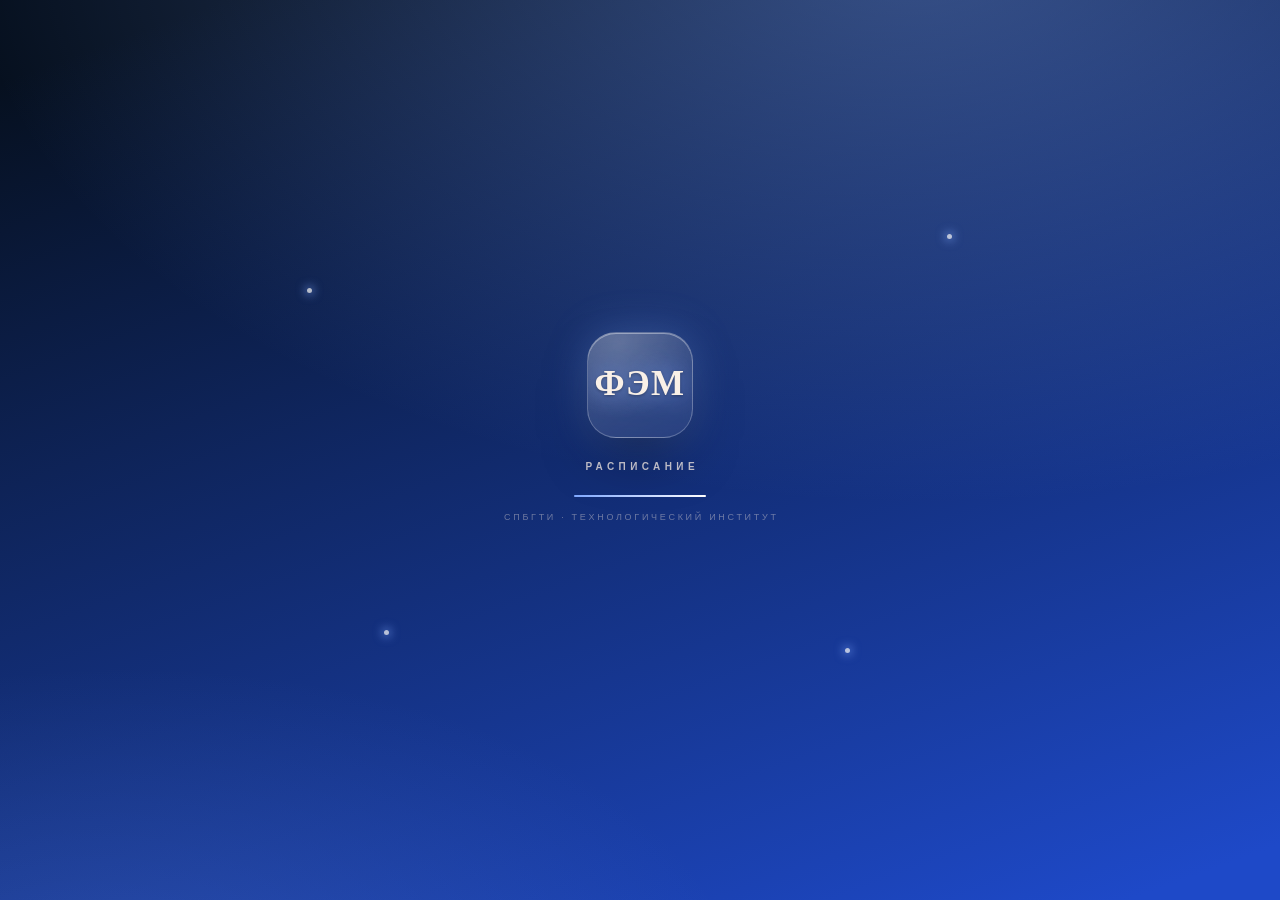
==== commit 7101b144: "splash: стеклянный знак ФЭМ, блик и кольца" ====
--- a/docs/index.html
+++ b/docs/index.html
@@ -20,7 +20,7 @@
   <div class="splash-dot" style="left:66%;top:72%;animation-delay:-1.8s"></div>
   <div class="splash-dot" style="left:30%;top:70%;animation-delay:-2.3s"></div>
   <div class="splash-inner">
-    <div class="splash-mark">ФЭМ</div>
+    <div class="splash-badge"><span>ФЭМ</span><i class="sheen"></i></div>
     <div class="splash-word">Расписание</div>
     <div class="splash-line"><i></i></div>
     <div class="splash-sub">СПбГТИ · Технологический институт</div>
--- a/docs/assets/styles.css
+++ b/docs/assets/styles.css
@@ -1095,23 +1095,52 @@
 
 .splash-inner { position: relative; z-index: 2; text-align: center; padding-bottom: 5vh; }
 
-.splash-mark {
+.splash-badge {
+  position: relative;
+  width: 106px;
+  height: 106px;
+  margin: 0 auto;
+  border-radius: 29px;
+  display: grid;
+  place-items: center;
+  overflow: hidden;
+  background:
+    radial-gradient(120% 120% at 30% 10%, rgba(255,255,255,.22), rgba(255,255,255,.05) 60%),
+    linear-gradient(150deg, rgba(255,255,255,.14), rgba(255,255,255,.03));
+  border: 1px solid rgba(255, 255, 255, .24);
+  box-shadow:
+    0 24px 60px -20px rgba(0, 0, 0, .65),
+    0 0 42px color-mix(in srgb, var(--accent-2) 30%, transparent),
+    inset 0 1px 0 rgba(255, 255, 255, .38);
+  backdrop-filter: blur(6px);
+  -webkit-backdrop-filter: blur(6px);
+  animation: badge-in .95s cubic-bezier(.2,.8,.2,1) both;
+}
+.splash-badge span {
   font-family: "New York", "Iowan Old Style", "Palatino", Georgia, serif;
-  font-size: 62px;
+  font-size: 35px;
   font-weight: 700;
-  letter-spacing: .09em;
-  color: #F7ECE2;
-  text-shadow: 0 0 46px color-mix(in srgb, var(--accent-2) 65%, transparent), 0 2px 18px rgba(0,0,0,.35);
-  animation: mark-in .9s cubic-bezier(.2,.8,.2,1) both;
-}
-@keyframes mark-in {
-  0% { opacity: 0; transform: scale(.84) translateY(10px); filter: blur(12px); letter-spacing: .28em; }
+  letter-spacing: .04em;
+  color: #F9F0E7;
+  text-shadow: 0 0 26px color-mix(in srgb, var(--accent-2) 80%, transparent), 0 1px 3px rgba(0,0,0,.4);
+  transform: translateY(-1px);
+}
+.splash-badge .sheen {
+  position: absolute;
+  inset: -45% -60%;
+  background: linear-gradient(112deg, transparent 38%, rgba(255,255,255,.5) 50%, transparent 62%);
+  transform: translateX(-130%);
+  animation: sheen 1.35s .3s cubic-bezier(.4,.1,.3,1) both;
+}
+@keyframes sheen { to { transform: translateX(130%); } }
+@keyframes badge-in {
+  0% { opacity: 0; transform: scale(.74) translateY(12px); filter: blur(14px); }
   55% { opacity: 1; }
-  100% { opacity: 1; transform: none; filter: blur(0); letter-spacing: .09em; }
+  100% { opacity: 1; transform: none; filter: blur(0); }
 }
 
 .splash-word {
-  margin-top: 12px;
+  margin-top: 22px;
   font-size: 10px;
   font-weight: 700;
   letter-spacing: .44em;
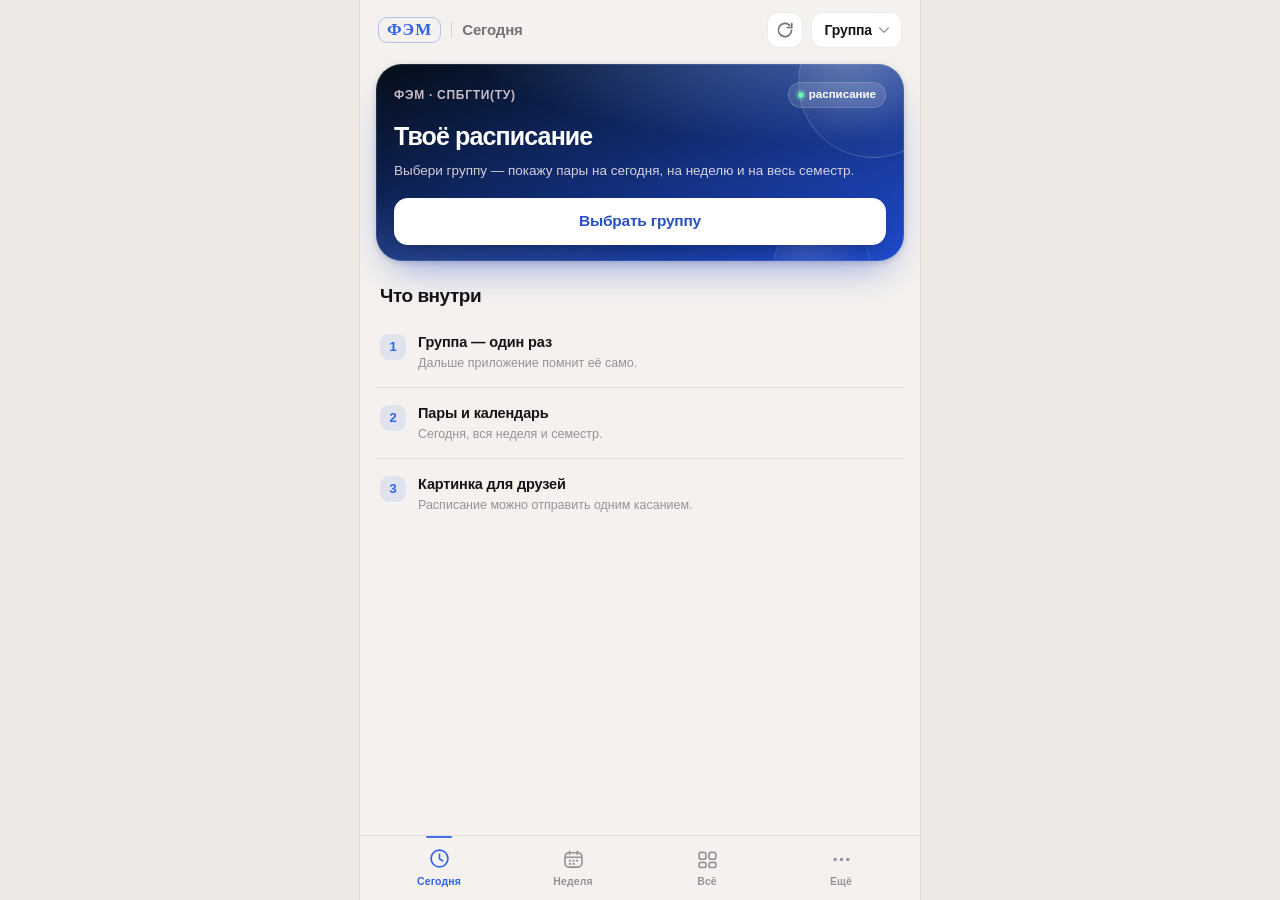
==== commit 0eeea7f2: "ui 1.2: новые тексты бота, светлая тема, картинки расписания, таймлайн" ====
--- a/docs/index.html
+++ b/docs/index.html
@@ -1,5 +1,5 @@
 <!DOCTYPE html>
-<html lang="ru" data-theme="auto">
+<html lang="ru" data-theme="light">
 <head>
 <meta charset="utf-8">
 <meta name="viewport" content="width=device-width, initial-scale=1, viewport-fit=cover, maximum-scale=1, user-scalable=no">
@@ -45,6 +45,7 @@
     <symbol id="i-sun" viewBox="0 0 24 24"><circle cx="12" cy="12" r="4.2" fill="none" stroke="currentColor" stroke-width="1.7"/><path d="M12 2.6v2M12 19.4v2M2.6 12h2M19.4 12h2M5.4 5.4l1.4 1.4M17.2 17.2l1.4 1.4M18.6 5.4l-1.4 1.4M6.8 17.2l-1.4 1.4" stroke="currentColor" stroke-width="1.7" stroke-linecap="round"/></symbol>
     <symbol id="i-moon" viewBox="0 0 24 24"><path d="M20 14.4A8.2 8.2 0 0 1 9.6 4 8.4 8.4 0 1 0 20 14.4Z" fill="none" stroke="currentColor" stroke-width="1.7" stroke-linejoin="round"/></symbol>
     <symbol id="i-auto" viewBox="0 0 24 24"><circle cx="12" cy="12" r="8.4" fill="none" stroke="currentColor" stroke-width="1.7"/><path d="M12 3.6v16.8a8.4 8.4 0 0 0 0-16.8Z" fill="currentColor"/></symbol>
+    <symbol id="i-share" viewBox="0 0 24 24"><path d="M12 15.5v-11m0 0L8.4 8.1M12 4.5l3.6 3.6" fill="none" stroke="currentColor" stroke-width="1.8" stroke-linecap="round" stroke-linejoin="round"/><path d="M5.6 12.6v5.1c0 1 .8 1.8 1.8 1.8h9.2c1 0 1.8-.8 1.8-1.8v-5.1" fill="none" stroke="currentColor" stroke-width="1.8" stroke-linecap="round"/></symbol>
     <symbol id="i-telegram" viewBox="0 0 24 24"><path d="M21.2 4.4 2.9 11.5c-.9.3-.9 1.5.1 1.7l4.6 1.2 1.7 5.2c.2.7 1.1.8 1.5.2l2.5-3.3 4.6 3.4c.6.4 1.4.1 1.6-.6l3-12.6c.2-.9-.7-1.6-1.3-1.3Z" fill="currentColor"/></symbol>
   </defs>
 </svg>
@@ -142,6 +143,30 @@
     </div>
   </div>
 
+  <div class="share-sheet" id="shareSheet" hidden>
+    <div class="share-panel">
+      <div class="share-panel-head">
+        <div>
+          <div class="eyebrow" id="shareEyebrow">Расписание</div>
+          <h2>Поделиться</h2>
+        </div>
+        <button class="icon-btn ghost" id="shareClose" aria-label="Закрыть"><svg class="ic"><use href="#i-close"/></svg></button>
+      </div>
+      <div class="share-preview"><img id="shareImage" alt="Расписание"></div>
+      <div class="share-actions">
+        <button class="share-primary" id="shareSend">
+          <svg class="ic ic-sm"><use href="#i-telegram"/></svg>
+          Отправить в чат
+        </button>
+        <a class="share-secondary" id="shareDownload" download="schedule.png">
+          <svg class="ic ic-sm"><use href="#i-share"/></svg>
+          Скачать
+        </a>
+      </div>
+      <p class="share-hint">Картинку можно переслать в любой чат — в ней всё расписание.</p>
+    </div>
+  </div>
+
   <div class="toast" id="toast" hidden></div>
 </div>
 
--- a/docs/assets/styles.css
+++ b/docs/assets/styles.css
@@ -402,43 +402,84 @@
 
 .day-list { margin-top: 4px; }
 
+.day-list { position: relative; }
+
 .lesson {
+  --tl-col: 54px;
+  --tl-gap: 18px;
+  --tl-line: calc(var(--tl-col) + var(--tl-gap) / 2);
   position: relative;
   display: grid;
-  grid-template-columns: 54px 1fr;
-  gap: 12px;
+  grid-template-columns: var(--tl-col) 1fr;
+  column-gap: var(--tl-gap);
   padding: 0;
-}
-
-.rail { position: relative; padding-top: 16px; }
+  animation: rise .38s cubic-bezier(.2, .75, .3, 1) both;
+  animation-delay: calc(var(--i, 0) * 46ms);
+}
+
+/* сплошная линия времени: от точки к точке, без разрывов */
+.lesson::before {
+  content: "";
+  position: absolute;
+  left: calc(var(--tl-line) - 1px);
+  top: 23px;
+  bottom: -23px;
+  width: 2px;
+  border-radius: 2px;
+  background: linear-gradient(180deg, var(--hair-strong), var(--hair));
+}
+.lesson:last-child::before { display: none; }
+
+/* точка на линии */
+.lesson::after {
+  content: "";
+  position: absolute;
+  left: calc(var(--tl-line) - 6px);
+  top: 17px;
+  width: 12px;
+  height: 12px;
+  border-radius: 50%;
+  background: var(--card);
+  border: 2px solid color-mix(in srgb, var(--accent) 42%, var(--hair-strong));
+  box-shadow: 0 0 0 4px var(--bg);
+  z-index: 1;
+  transition: background .25s ease, border-color .25s ease, box-shadow .25s ease;
+}
+.lesson.now::after {
+  background: var(--accent);
+  border-color: var(--accent);
+  box-shadow: 0 0 0 4px var(--bg), 0 0 14px color-mix(in srgb, var(--accent) 55%, transparent);
+}
+.lesson.past::after {
+  background: var(--bg-2);
+  border-color: var(--hair-strong);
+}
+
+.rail {
+  position: relative;
+  z-index: 2;
+  padding-top: 15px;
+  padding-right: 2px;
+  text-align: right;
+}
 .rail time {
   display: block;
-  font-size: 13px;
+  font-size: 13.5px;
   font-weight: 700;
   letter-spacing: -.01em;
+  line-height: 1.2;
   font-variant-numeric: tabular-nums;
   color: var(--text);
 }
 .rail em {
   display: block;
   font-style: normal;
-  font-size: 11.5px;
+  font-size: 11px;
+  line-height: 1.2;
   color: var(--muted-2);
   font-variant-numeric: tabular-nums;
-  margin-top: 1px;
-}
-.rail::after {
-  content: "";
-  position: absolute;
-  left: 50%;
-  top: 46px;
-  bottom: -14px;
-  width: 2px;
-  border-radius: 2px;
-  background: var(--hair);
-  transform: translateX(-50%);
-}
-.lesson:last-child .rail::after { display: none; }
+  margin-top: 2px;
+}
 
 .lesson-body {
   position: relative;
@@ -987,7 +1028,7 @@
 .toast[hidden] { display: none; }
 
 /* появление карточек */
-.lesson-body, .crow, .week-day, .cal-dayhead { animation: rise .3s cubic-bezier(.2,.7,.3,1) both; }
+.crow, .week-day, .cal-dayhead, .onboard-item { animation: rise .34s cubic-bezier(.2,.7,.3,1) both; }
 @keyframes rise { from { opacity: 0; transform: translateY(5px); } to { opacity: 1; transform: none; } }
 
 .skeleton {
@@ -1067,7 +1108,7 @@
   .hero-subject.small { font-size: 18px; }
   .hero-meta { font-size: 12.5px; gap: 5px 11px; }
   .section-title h2 { font-size: 17px; }
-  .lesson { grid-template-columns: 46px 1fr; gap: 9px; }
+  .lesson { --tl-col: 46px; --tl-gap: 14px; }
   .lesson-subject { font-size: 15.5px; }
   .tab { font-size: 10px; }
   .week-title { font-size: 14px; }
@@ -1239,3 +1280,122 @@
 .week-sub button:active { transform: scale(.95); }
 
 .week-day-head.clickable { cursor: pointer; }
+
+/* ---------- поделиться ---------- */
+
+.share-cta {
+  display: flex;
+  align-items: center;
+  justify-content: center;
+  gap: 8px;
+  width: 100%;
+  margin: 10px 0 2px;
+  padding: 13px 14px;
+  border-radius: 15px;
+  background: color-mix(in srgb, var(--accent) 7%, transparent);
+  border: 1px solid color-mix(in srgb, var(--accent) 16%, transparent);
+  color: var(--accent);
+  font-size: 13.5px;
+  font-weight: 650;
+  letter-spacing: -.01em;
+  transition: transform .14s ease, background .2s ease;
+}
+.share-cta:active { transform: scale(.985); }
+.share-cta .ic { width: 17px; height: 17px; }
+
+.week-sub .ws-actions { display: flex; align-items: center; gap: 6px; flex: none; }
+
+.ws-share {
+  flex: none;
+  width: 34px;
+  height: 34px;
+  display: grid;
+  place-items: center;
+  border-radius: 10px;
+  color: var(--accent);
+  background: color-mix(in srgb, var(--accent) 9%, transparent);
+  border: 1px solid color-mix(in srgb, var(--accent) 14%, transparent);
+  transition: transform .12s ease;
+}
+.ws-share:active { transform: scale(.93); }
+.ws-share .ic { width: 17px; height: 17px; }
+
+.share-sheet {
+  position: fixed;
+  inset: 0;
+  z-index: 70;
+  display: flex;
+  align-items: center;
+  justify-content: center;
+  padding: 18px;
+  background: rgba(10, 6, 14, .55);
+  backdrop-filter: blur(4px);
+  -webkit-backdrop-filter: blur(4px);
+  animation: fade .2s ease;
+}
+.share-sheet[hidden] { display: none; }
+
+.share-panel {
+  width: min(420px, 100%);
+  background: var(--bg);
+  border-radius: 24px;
+  padding: 16px 16px calc(16px + var(--safe-bot));
+  box-shadow: 0 30px 80px rgba(0, 0, 0, .4);
+  animation: sheet-pop .3s cubic-bezier(.2, .8, .3, 1);
+}
+@keyframes sheet-pop {
+  from { opacity: 0; transform: translateY(16px) scale(.98); }
+  to { opacity: 1; transform: none; }
+}
+
+.share-panel-head { display: flex; align-items: flex-start; justify-content: space-between; margin-bottom: 12px; }
+.share-panel-head h2 { margin: 2px 0 0; font-size: 22px; font-weight: 800; letter-spacing: -.03em; }
+
+.share-preview {
+  border-radius: 16px;
+  overflow: hidden;
+  background: #06101F;
+  border: 1px solid var(--hair);
+  max-height: 58vh;
+  display: grid;
+  place-items: center;
+}
+.share-preview img { width: 100%; height: auto; display: block; }
+
+.share-actions { display: flex; gap: 8px; margin-top: 12px; }
+.share-primary,
+.share-secondary {
+  flex: 1;
+  display: inline-flex;
+  align-items: center;
+  justify-content: center;
+  gap: 7px;
+  height: 44px;
+  border-radius: 13px;
+  font-size: 14px;
+  font-weight: 650;
+  text-decoration: none;
+  transition: transform .12s ease, opacity .2s ease;
+}
+.share-primary { background: var(--accent); color: #fff; }
+.share-secondary { background: var(--card); color: var(--text); border: 1px solid var(--hair); }
+.share-primary:active, .share-secondary:active { transform: scale(.98); }
+.share-primary[disabled] { opacity: .55; }
+.share-primary[hidden] { display: none; }
+
+.share-hint { margin: 10px 2px 0; font-size: 11.5px; color: var(--muted-2); text-align: center; line-height: 1.4; }
+
+/* ---------- микроанимации ---------- */
+
+html { scroll-behavior: smooth; }
+
+.tab { transition: color .2s ease, transform .18s ease; }
+.tab:active { transform: scale(.94); }
+.tab.on .ic { transform: translateY(-1px); transition: transform .25s cubic-bezier(.2,.8,.3,1); }
+
+.day-pill { transition: background .2s ease, color .2s ease, transform .16s ease; }
+.day-pill:active { transform: scale(.94); }
+
+.icon-btn, .group-chip { transition: transform .14s ease, background .2s ease, opacity .2s ease; }
+
+.week-sub button { transition: transform .14s ease, background .2s ease; }
